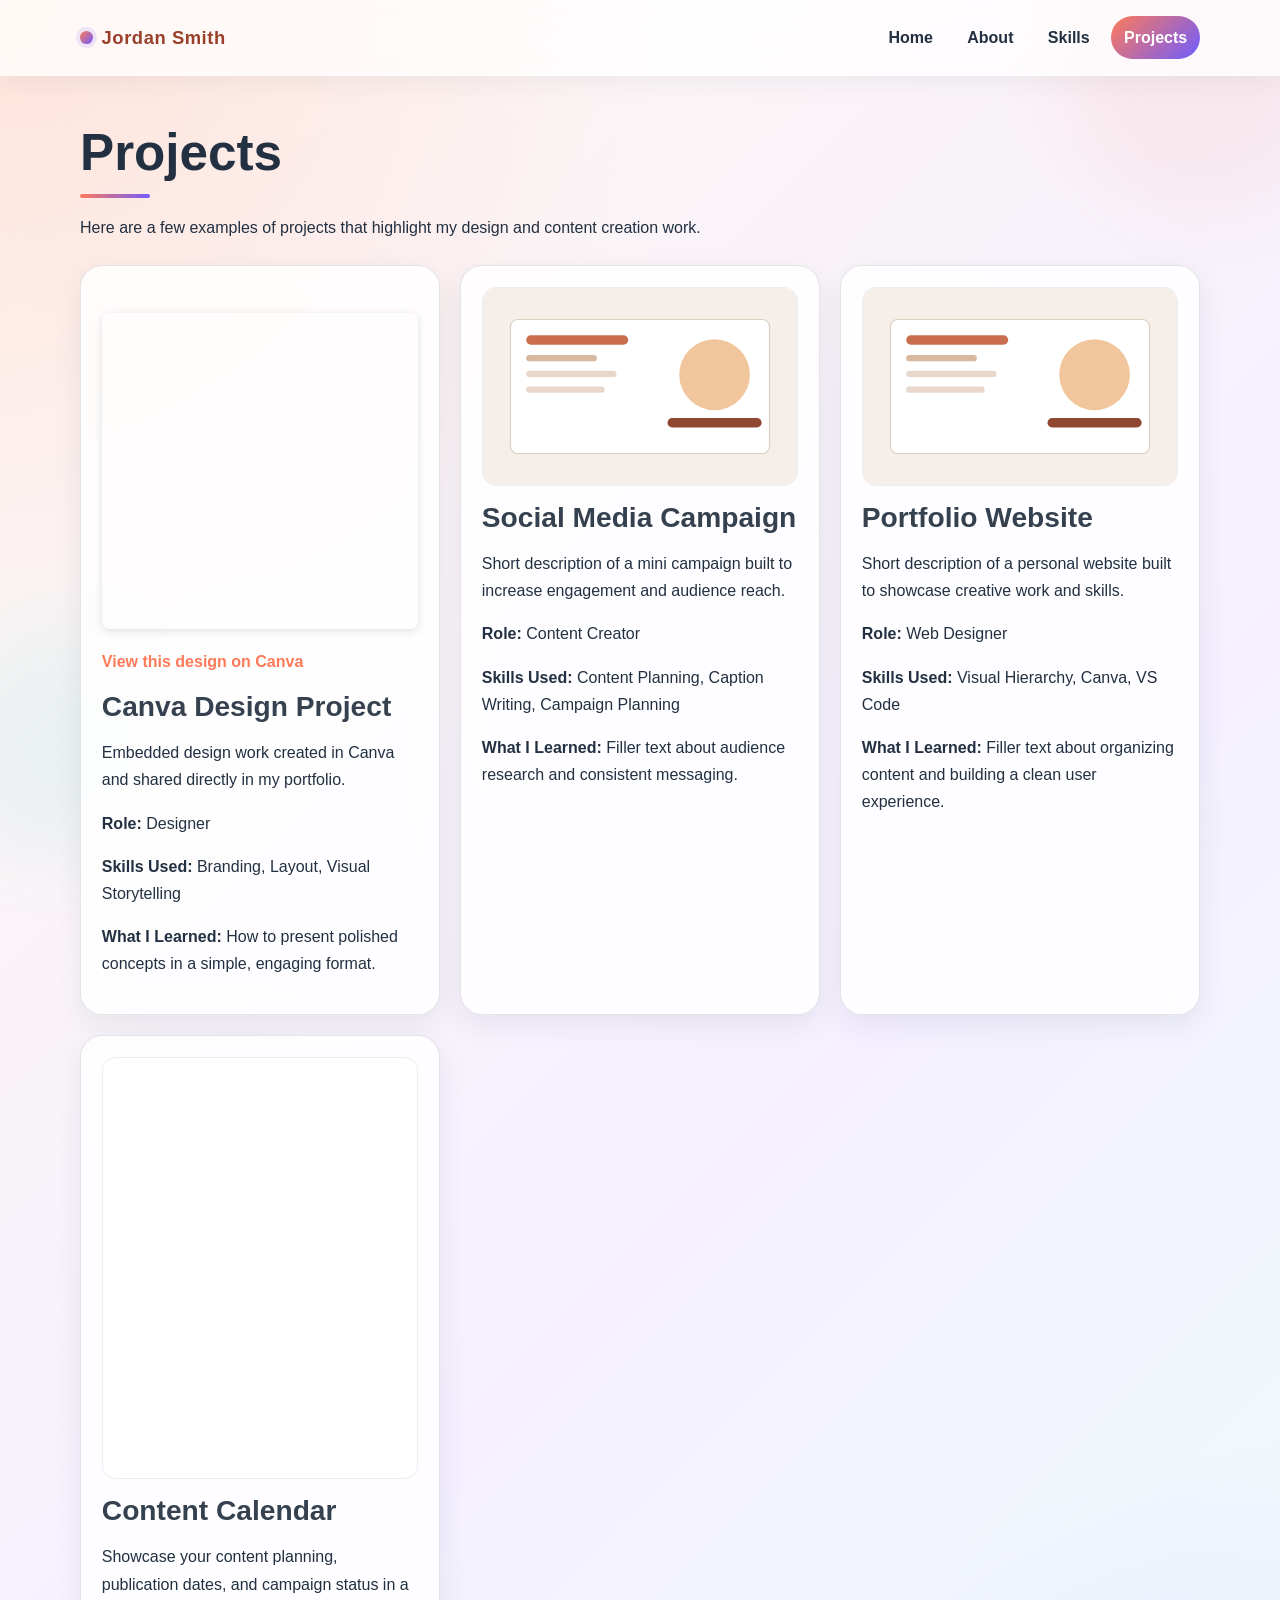
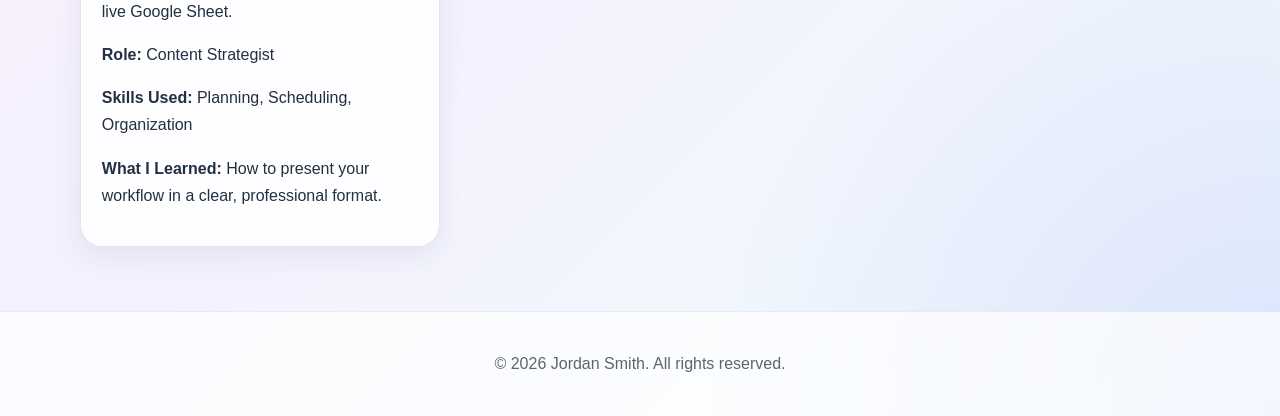
==== projects.html @ 248085bf "updated project" ====
<!DOCTYPE html>
<html lang="en">
  <head>
    <meta charset="UTF-8" />
    <meta name="viewport" content="width=device-width, initial-scale=1.0" />
    <title>Projects | Jordan Smith</title>
    <link rel="stylesheet" href="styles.css" />
  </head>
  <body>
    <header class="site-header">
      <div class="container nav-bar">
        <a class="brand" href="index.html">Jordan Smith</a>
        <nav class="site-nav">
          <a href="index.html">Home</a>
          <a href="about.html">About</a>
          <a href="skills.html">Skills</a>
          <a href="projects.html" class="active">Projects</a>
        </nav>
      </div>
    </header>

    <main class="page">
      <div class="container">
        <h1>Projects</h1>
        <p>Here are a few examples of projects that highlight my design and content creation work.</p>

        <div class="projects-grid">
          <article class="project-card">
            <div class="project-embed">
              <div style="position: relative; width: 100%; height: 0; padding-top: 100.0000%; padding-bottom: 0; box-shadow: 0 2px 8px 0 rgba(63,69,81,0.16); margin-top: 1.6em; margin-bottom: 0.9em; overflow: hidden; border-radius: 8px; will-change: transform;">
                <iframe loading="lazy" style="position: absolute; width: 100%; height: 100%; top: 0; left: 0; border: none; padding: 0; margin: 0;" src="https://www.canva.com/design/DAHNa6pUOzE/_WBdgeY64QMzj9v4Bgd5Kg/view?embed" allowfullscreen="allowfullscreen" allow="fullscreen"></iframe>
              </div>
              <a href="https://www.canva.com/design/DAHNa6pUOzE/_WBdgeY64QMzj9v4Bgd5Kg/view?utm_content=DAHNa6pUOzE&amp;utm_campaign=designshare&amp;utm_medium=embeds&amp;utm_source=link" target="_blank" rel="noopener">View this design on Canva</a>
            </div>
            <h2>Canva Design Project</h2>
            <p>Embedded design work created in Canva and shared directly in my portfolio.</p>
            <p><strong>Role:</strong> Designer</p>
            <p><strong>Skills Used:</strong> Branding, Layout, Visual Storytelling</p>
            <p><strong>What I Learned:</strong> How to present polished concepts in a simple, engaging format.</p>
          </article>

          <article class="project-card">
            <img src="assets/placeholder-project.svg" alt="Placeholder project preview" />
            <h2>Social Media Campaign</h2>
            <p>Short description of a mini campaign built to increase engagement and audience reach.</p>
            <p><strong>Role:</strong> Content Creator</p>
            <p><strong>Skills Used:</strong> Content Planning, Caption Writing, Campaign Planning</p>
            <p><strong>What I Learned:</strong> Filler text about audience research and consistent messaging.</p>
          </article>

          <article class="project-card">
            <img src="assets/placeholder-project.svg" alt="Placeholder project preview" />
            <h2>Portfolio Website</h2>
            <p>Short description of a personal website built to showcase creative work and skills.</p>
            <p><strong>Role:</strong> Web Designer</p>
            <p><strong>Skills Used:</strong> Visual Hierarchy, Canva, VS Code</p>
            <p><strong>What I Learned:</strong> Filler text about organizing content and building a clean user experience.</p>
          </article>

          <article class="project-card">
            <div class="project-iframe">
              <iframe
                class="sheet-embed"
                src="https://docs.google.com/spreadsheets/d/e/PUT-YOUR-SHEET-ID/pubhtml?widget=true&amp;headers=false"
                title="Content Calendar"
                loading="lazy"
              ></iframe>
            </div>
            <h2>Content Calendar</h2>
            <p>Showcase your content planning, publication dates, and campaign status in a live Google Sheet.</p>
            <p><strong>Role:</strong> Content Strategist</p>
            <p><strong>Skills Used:</strong> Planning, Scheduling, Organization</p>
            <p><strong>What I Learned:</strong> How to present your workflow in a clear, professional format.</p>
          </article>
        </div>
      </div>
    </main>

    <footer class="site-footer">
      <div class="container">
        <p>© 2026 Jordan Smith. All rights reserved.</p>
      </div>
    </footer>
  </body>
</html>
---- styles.css ----
:root {
  --bg: #fff8f2;
  --surface: rgba(255, 255, 255, 0.84);
  --text: #223041;
  --muted: #5d6470;
  --accent: #ff7a59;
  --accent-2: #6f5cff;
  --accent-3: #2ec5b6;
  --accent-dark: #9a3f2a;
  --border: rgba(34, 48, 65, 0.12);
}

* {
  box-sizing: border-box;
}

body{
  margin: 0;
  font-family: "Segoe UI", Arial, sans-serif;
  line-height: 1.7;
  color: var(--text);
  background:
    radial-gradient(circle at top left, rgba(255, 122, 89, 0.16), transparent 28%),
    radial-gradient(circle at bottom right, rgba(111, 92, 255, 0.16), transparent 24%),
    linear-gradient(135deg, #fff8f2 0%, #f5f0ff 58%, #eefdfb 100%);
  min-height: 100vh;
  display: flex;
  flex-direction: column;
  overflow-x: hidden;
}

main {
  flex: 1;
}

body::before,
body::after {
  content: "";
  position: fixed;
  border-radius: 50%;
  filter: blur(40px);
  opacity: 0.4;
  z-index: -1;
}

body::before {
  width: 280px;
  height: 280px;
  background: rgba(255, 122, 89, 0.2);
  top: -70px;
  right: -60px;
}

body::after {
  width: 240px;
  height: 240px;
  background: rgba(46, 197, 182, 0.18);
  bottom: 40px;
  left: -60px;
}

img {
  max-width: 100%;
  display: block;
}

.container {
  width: min(1120px, calc(100% - 2rem));
  margin: 0 auto;
}

.site-header {
  position: sticky;
  top: 0;
  z-index: 10;
  background: rgba(255, 255, 255, 0.72);
  backdrop-filter: blur(18px);
  border-bottom: 1px solid rgba(255, 255, 255, 0.7);
  box-shadow: 0 6px 24px rgba(34, 48, 65, 0.06);
}

.nav-bar {
  display: flex;
  justify-content: space-between;
  align-items: center;
  padding: 1rem 0;
}

.brand {
  color: var(--accent-dark);
  font-size: 1.15rem;
  font-weight: 800;
  text-decoration: none;
  letter-spacing: 0.03em;
  display: inline-flex;
  align-items: center;
  gap: 0.55rem;
}

.brand::before {
  content: "";
  width: 0.8rem;
  height: 0.8rem;
  border-radius: 50%;
  background: linear-gradient(135deg, var(--accent), var(--accent-2));
  box-shadow: 0 0 0 4px rgba(111, 92, 255, 0.12);
}

.site-nav {
  display: flex;
  gap: 0.55rem;
  flex-wrap: wrap;
}

.site-nav a {
  text-decoration: none;
  color: var(--text);
  font-weight: 700;
  padding: 0.5rem 0.8rem;
  border-radius: 999px;
  transition: all 0.2s ease;
}

.site-nav a.active,
.site-nav a:hover {
  color: white;
  background: linear-gradient(135deg, var(--accent), var(--accent-2));
}

.hero {
  padding: 4.5rem 0 3.5rem;
  position: relative;
}

.hero::before,
.hero::after {
  content: "";
  position: absolute;
  border-radius: 50%;
  pointer-events: none;
}

.hero::before {
  width: 220px;
  height: 220px;
  background: rgba(46, 197, 182, 0.16);
  top: 8px;
  left: -80px;
}

.hero::after {
  width: 180px;
  height: 180px;
  background: rgba(255, 122, 89, 0.16);
  right: -60px;
  bottom: 20px;
}

.hero-content {
  display: grid;
  grid-template-columns: 1.6fr 0.9fr;
  gap: 2rem;
  align-items: center;
}

h1,
h2,
h3 {
  line-height: 1.15;
}

h1 {
  font-size: clamp(2.2rem, 4vw, 3.4rem);
  margin: 0.2rem 0 0.4rem;
}

h2 {
  font-size: clamp(1.3rem, 2.2vw, 1.8rem);
  margin: 0 0 0.9rem;
  color: #36414f;
}

.eyebrow {
  font-weight: 800;
  text-transform: uppercase;
  letter-spacing: 0.24em;
  color: var(--accent-2);
  font-size: 0.78rem;
}

.hero-tagline {
  font-size: 1.06rem;
  color: var(--muted);
  margin-bottom: 1rem;
}

.button {
  display: inline-block;
  margin-top: 0.8rem;
  padding: 0.9rem 1.25rem;
  background: linear-gradient(135deg, var(--accent), var(--accent-2));
  color: white;
  text-decoration: none;
  border-radius: 999px;
  font-weight: 700;
  box-shadow: 0 12px 24px rgba(111, 92, 255, 0.2);
  transition: transform 0.2s ease, box-shadow 0.2s ease;
}

.button:hover {
  transform: translateY(-2px);
  box-shadow: 0 14px 28px rgba(111, 92, 255, 0.24);
}

.hero-card,
.info-box,
.skill-card,
.project-card {
  background: var(--surface);
  border: 1px solid var(--border);
  border-radius: 22px;
  padding: 1.3rem;
  box-shadow: 0 10px 28px rgba(34, 48, 65, 0.08);
  backdrop-filter: blur(12px);
  transition: transform 0.2s ease, box-shadow 0.2s ease;
}

.hero-card:hover,
.info-box:hover,
.skill-card:hover,
.project-card:hover {
  transform: translateY(-4px);
  box-shadow: 0 14px 30px rgba(34, 48, 65, 0.12);
}

.page {
  padding: 3rem 0 4rem;
  position: relative;
  flex: 1;
}

.page h1 {
  margin-top: 0;
}

.page h1::after {
  content: "";
  display: block;
  width: 70px;
  height: 4px;
  margin-top: 0.7rem;
  border-radius: 999px;
  background: linear-gradient(135deg, var(--accent), var(--accent-2));
}

.info-boxes,
.skills-grid,
.projects-grid {
  display: grid;
  gap: 1.25rem;
  margin-top: 1.5rem;
}

.info-boxes {
  grid-template-columns: repeat(3, 1fr);
}

.skills-grid {
  grid-template-columns: repeat(3, 1fr);
}

.projects-grid {
  grid-template-columns: repeat(3, 1fr);
}

.project-embed {
  margin-bottom: 1rem;
}

.project-embed a {
  display: inline-block;
  margin-top: 0.25rem;
  font-weight: 600;
  color: var(--accent);
  text-decoration: none;
}

.project-embed a:hover {
  text-decoration: underline;
}

.project-iframe {
  margin-bottom: 1rem;
  border-radius: 14px;
  overflow: hidden;
  border: 1px solid rgba(34, 48, 65, 0.08);
  background: white;
}

.sheet-embed {
  display: block;
  width: 100%;
  min-height: 420px;
  border: 0;
  background: transparent;
}

.project-card img {
  margin-bottom: 1rem;
  border-radius: 14px;
  border: 1px solid rgba(34, 48, 65, 0.08);
}

.site-footer {
  background: rgba(255, 255, 255, 0.7);
  padding: 1.4rem 0;
  text-align: center;
  color: var(--muted);
  border-top: 1px solid rgba(34, 48, 65, 0.08);
}

@media (max-width: 800px) {
  .hero-content,
  .info-boxes,
  .skills-grid,
  .projects-grid {
    grid-template-columns: 1fr;
  }

  .nav-bar {
    flex-direction: column;
    gap: 0.75rem;
  }

  .hero {
    padding-top: 3.2rem;
  }
}
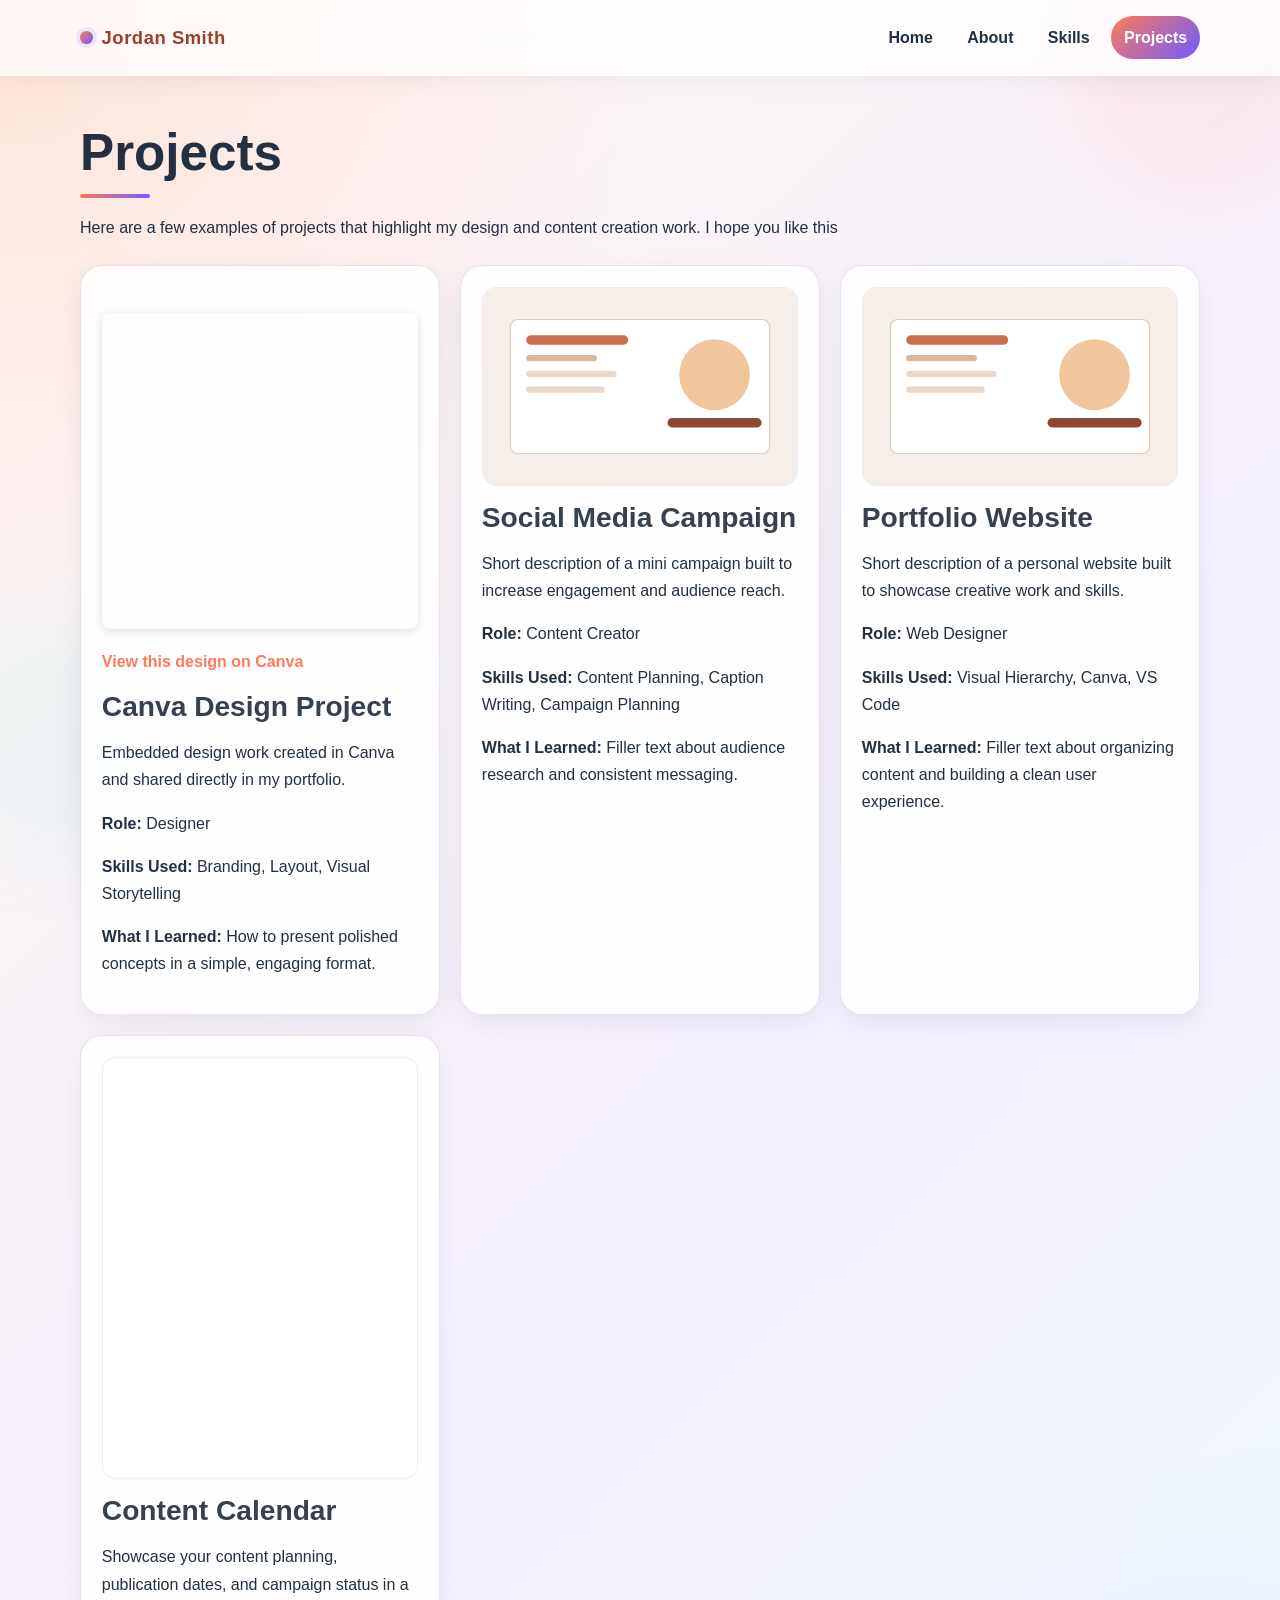
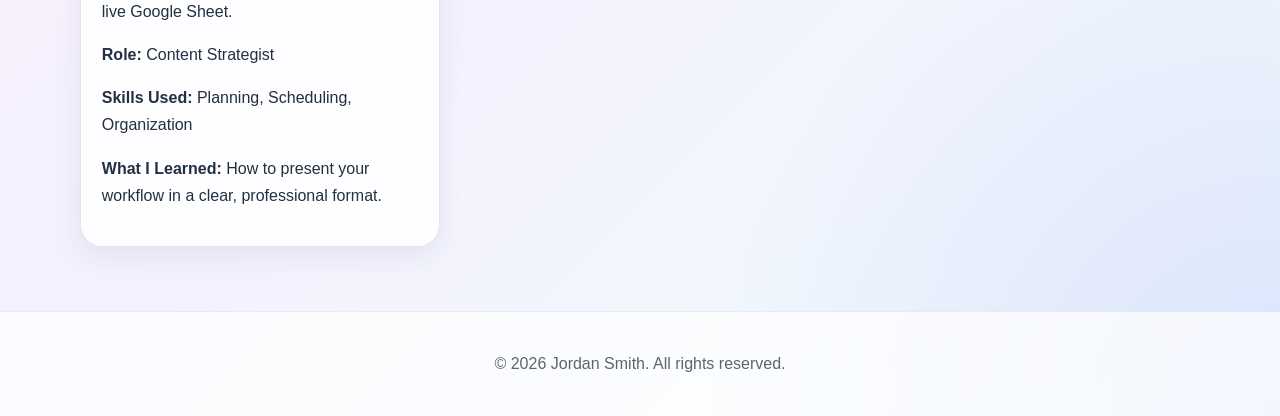
==== commit 68f9c685: "I added new link" ====
--- a/projects.html
+++ b/projects.html
@@ -22,7 +22,7 @@
     <main class="page">
       <div class="container">
         <h1>Projects</h1>
-        <p>Here are a few examples of projects that highlight my design and content creation work.</p>
+        <p>Here are a few examples of projects that highlight my design and content creation work. I hope you like this</p>
 
         <div class="projects-grid">
           <article class="project-card">
